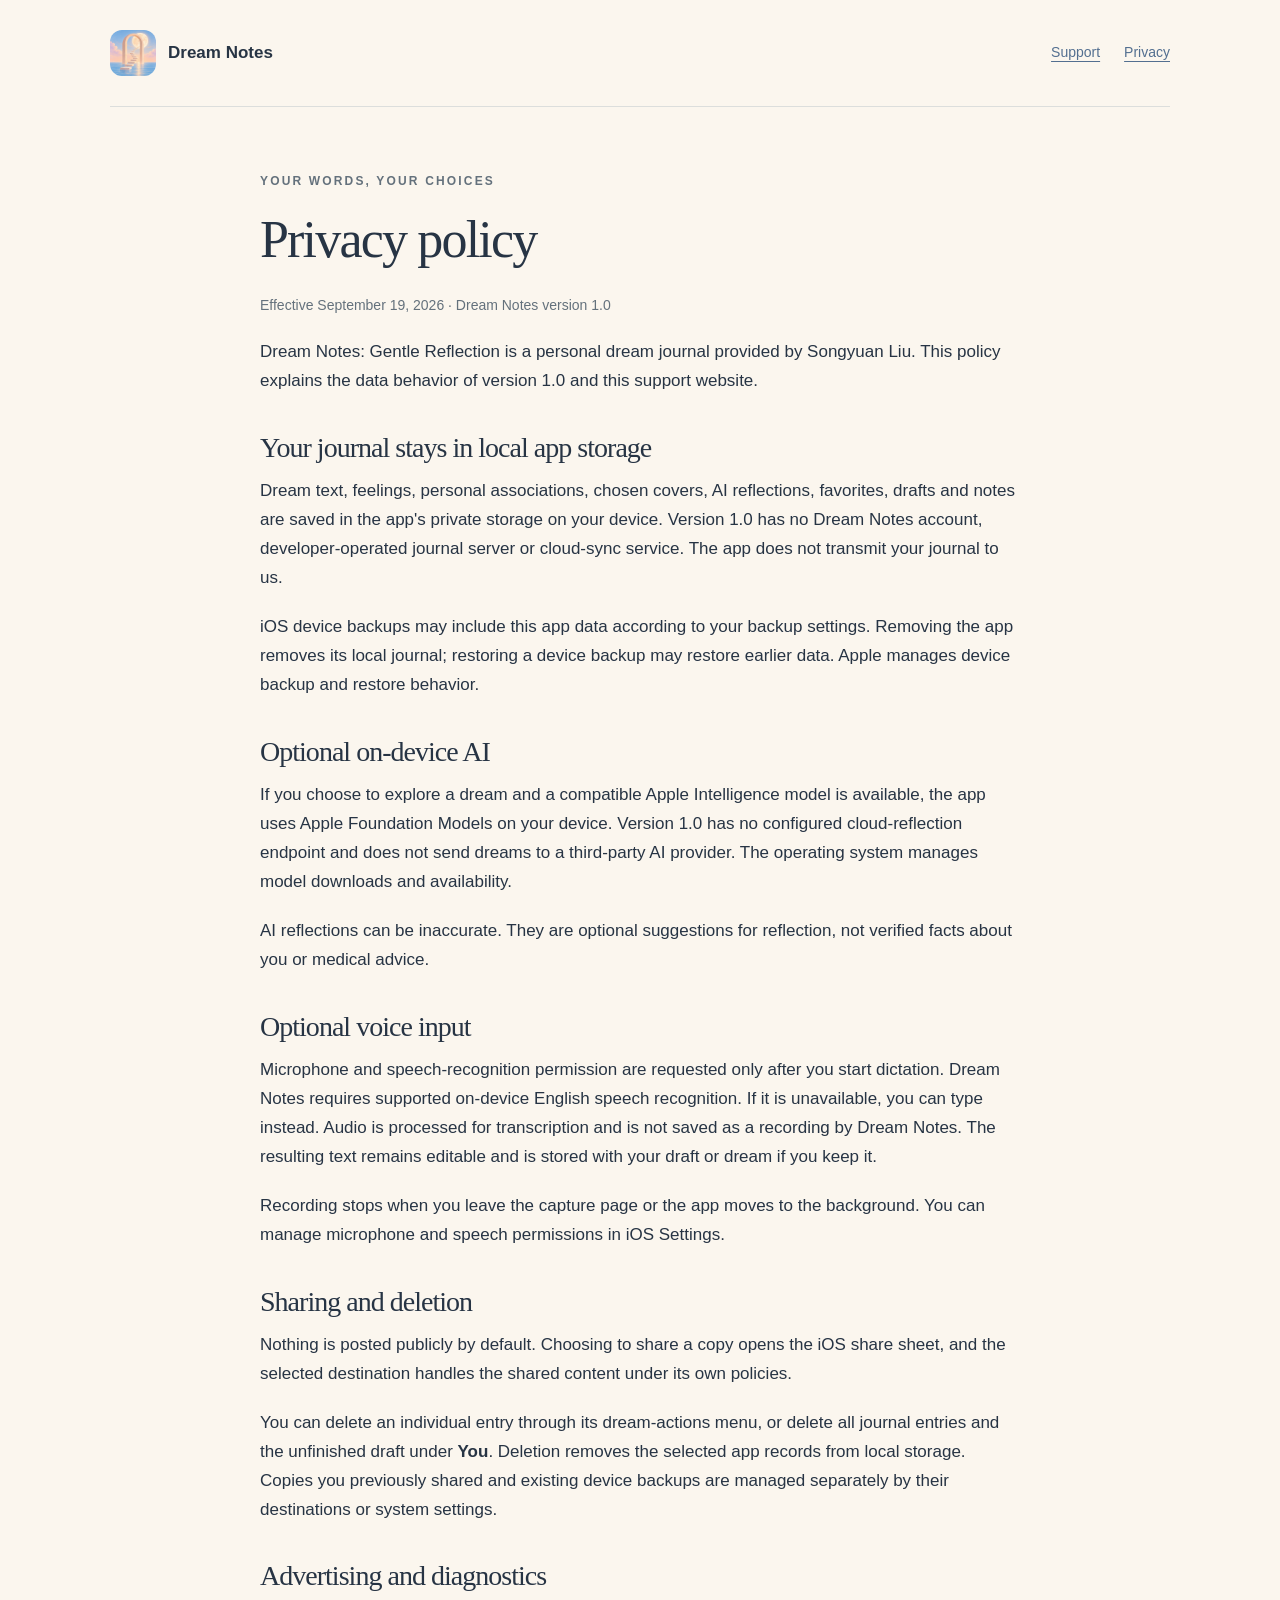
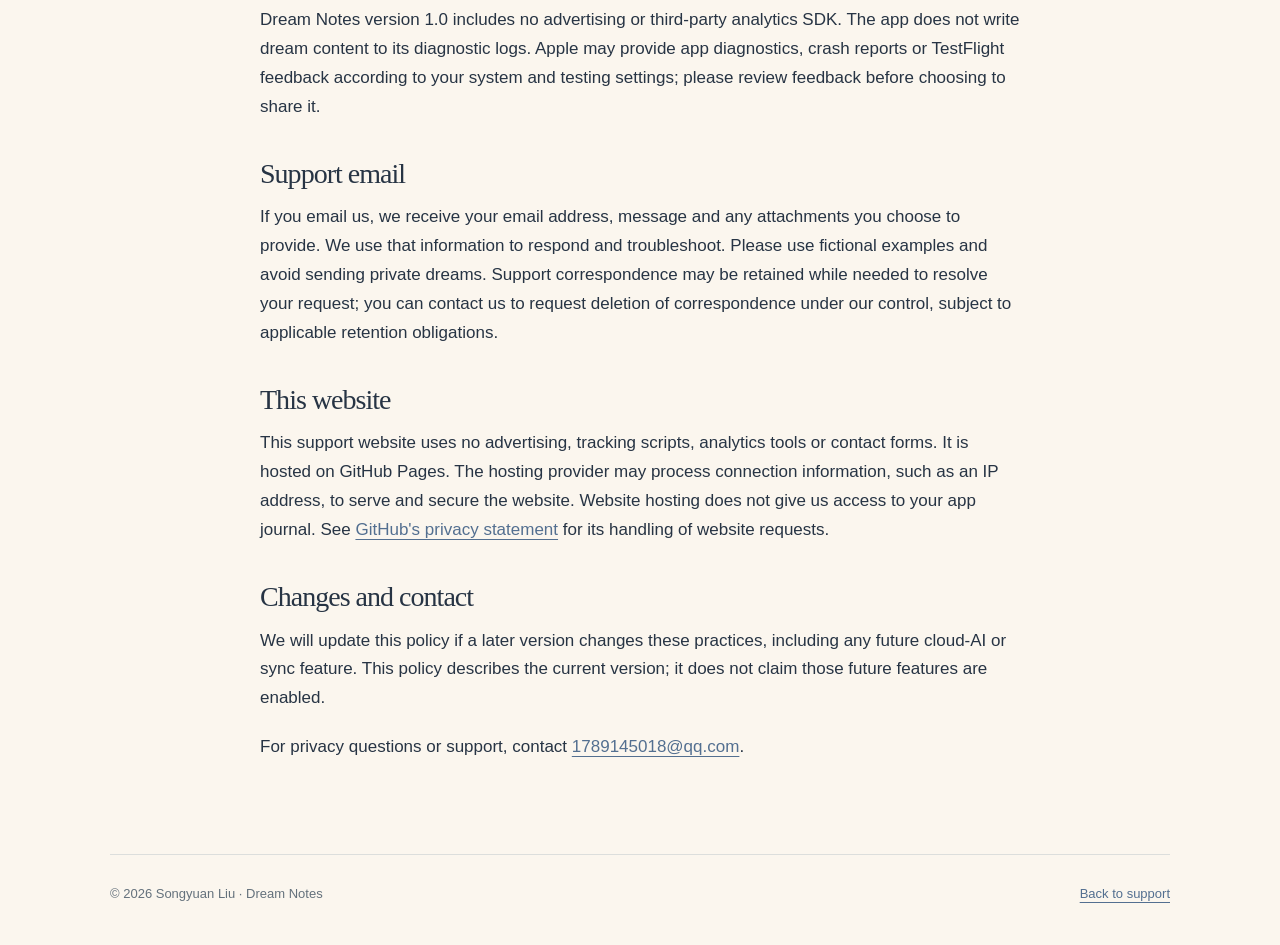
==== privacy.html @ 6f86c286 "Publish Dream Notes support and privacy pages" ====
<!doctype html>
<html lang="en">
<head><meta charset="utf-8"><meta name="viewport" content="width=device-width,initial-scale=1"><title>Dream Notes — Privacy Policy</title><meta name="description" content="How Dream Notes version 1.0 handles your journal, optional on-device AI, dictation and support requests."><link rel="icon" href="icon.png"><link rel="stylesheet" href="styles.css"></head>
<body><header><a class="brand" href="./"><img src="icon.png" width="46" height="46" alt="">Dream Notes</a><nav aria-label="Main"><a href="./#support">Support</a><a href="privacy.html" aria-current="page">Privacy</a></nav></header>
<main class="reading"><p class="eyebrow">Your words, your choices</p><h1>Privacy policy</h1><p class="note">Effective September 19, 2026 · Dream Notes version 1.0</p>
<p>Dream Notes: Gentle Reflection is a personal dream journal provided by Songyuan Liu. This policy explains the data behavior of version 1.0 and this support website.</p>
<h2>Your journal stays in local app storage</h2><p>Dream text, feelings, personal associations, chosen covers, AI reflections, favorites, drafts and notes are saved in the app's private storage on your device. Version 1.0 has no Dream Notes account, developer-operated journal server or cloud-sync service. The app does not transmit your journal to us.</p><p>iOS device backups may include this app data according to your backup settings. Removing the app removes its local journal; restoring a device backup may restore earlier data. Apple manages device backup and restore behavior.</p>
<h2>Optional on-device AI</h2><p>If you choose to explore a dream and a compatible Apple Intelligence model is available, the app uses Apple Foundation Models on your device. Version 1.0 has no configured cloud-reflection endpoint and does not send dreams to a third-party AI provider. The operating system manages model downloads and availability.</p><p>AI reflections can be inaccurate. They are optional suggestions for reflection, not verified facts about you or medical advice.</p>
<h2>Optional voice input</h2><p>Microphone and speech-recognition permission are requested only after you start dictation. Dream Notes requires supported on-device English speech recognition. If it is unavailable, you can type instead. Audio is processed for transcription and is not saved as a recording by Dream Notes. The resulting text remains editable and is stored with your draft or dream if you keep it.</p><p>Recording stops when you leave the capture page or the app moves to the background. You can manage microphone and speech permissions in iOS Settings.</p>
<h2>Sharing and deletion</h2><p>Nothing is posted publicly by default. Choosing to share a copy opens the iOS share sheet, and the selected destination handles the shared content under its own policies.</p><p>You can delete an individual entry through its dream-actions menu, or delete all journal entries and the unfinished draft under <strong>You</strong>. Deletion removes the selected app records from local storage. Copies you previously shared and existing device backups are managed separately by their destinations or system settings.</p>
<h2>Advertising and diagnostics</h2><p>Dream Notes version 1.0 includes no advertising or third-party analytics SDK. The app does not write dream content to its diagnostic logs. Apple may provide app diagnostics, crash reports or TestFlight feedback according to your system and testing settings; please review feedback before choosing to share it.</p>
<h2>Support email</h2><p>If you email us, we receive your email address, message and any attachments you choose to provide. We use that information to respond and troubleshoot. Please use fictional examples and avoid sending private dreams. Support correspondence may be retained while needed to resolve your request; you can contact us to request deletion of correspondence under our control, subject to applicable retention obligations.</p>
<h2>This website</h2><p>This support website uses no advertising, tracking scripts, analytics tools or contact forms. It is hosted on GitHub Pages. The hosting provider may process connection information, such as an IP address, to serve and secure the website. Website hosting does not give us access to your app journal. See <a href="https://docs.github.com/en/site-policy/privacy-policies/github-general-privacy-statement">GitHub's privacy statement</a> for its handling of website requests.</p>
<h2>Changes and contact</h2><p>We will update this policy if a later version changes these practices, including any future cloud-AI or sync feature. This policy describes the current version; it does not claim those future features are enabled.</p><p>For privacy questions or support, contact <a href="mailto:1789145018@qq.com?subject=Dream%20Notes%20privacy">1789145018@qq.com</a>.</p>
</main><footer><span>© 2026 Songyuan Liu · Dream Notes</span><a href="./">Back to support</a></footer></body></html>
---- styles.css ----
:root{color-scheme:light;--paper:#fbf6ee;--ink:#273444;--muted:#64717c;--blue:#536f90;--line:#dcdedc;--card:#fffdf8}*{box-sizing:border-box}body{margin:0;background:var(--paper);color:var(--ink);font:17px/1.7 -apple-system,BlinkMacSystemFont,"Segoe UI",sans-serif}a{color:var(--blue);text-underline-offset:4px}a:hover{text-decoration-thickness:2px}a:focus-visible,summary:focus-visible{outline:3px solid #d79770;outline-offset:5px;border-radius:3px}header,main,footer{width:min(1060px,calc(100% - 48px));margin:auto}header{display:flex;align-items:center;justify-content:space-between;gap:24px;padding:30px 0;border-bottom:1px solid var(--line)}.brand{display:flex;align-items:center;gap:12px;color:var(--ink);font-weight:650;text-decoration:none}.brand img{width:46px;height:46px;border-radius:12px}nav{display:flex;gap:24px;font-size:14px}main{padding:64px 0 72px}.hero{display:grid;grid-template-columns:1.1fr .9fr;gap:64px;align-items:center}.eyebrow{font-size:12px;font-weight:650;letter-spacing:.18em;text-transform:uppercase;color:var(--muted)}h1,h2{font-family:Georgia,"Times New Roman",serif;font-weight:400;letter-spacing:-.035em;line-height:1.13}h1{font-size:clamp(42px,5.5vw,68px);margin:20px 0 24px}h2{font-size:34px;margin:0 0 18px}h3{font-size:18px;line-height:1.4;margin:0 0 10px}p{margin:0 0 20px}.lead{font-size:20px;color:var(--muted);max-width:580px}.art{width:100%;height:auto;aspect-ratio:1;object-fit:cover;border-radius:28px;box-shadow:0 20px 65px #536f9014}.pill{display:inline-block;background:var(--blue);color:white;border-radius:100px;padding:12px 24px;text-decoration:none;font-weight:600;font-size:15px;margin-top:10px}.section{margin-top:80px;padding-top:36px;border-top:1px solid var(--line)}.grid{display:grid;grid-template-columns:repeat(3,1fr);gap:24px}.card{padding:28px;border:1px solid var(--line);border-radius:20px;background:var(--card)}.card p{margin:0;color:var(--muted);font-size:15px}details{padding:20px 0;border-bottom:1px solid var(--line)}summary{cursor:pointer;font-weight:600;line-height:1.5}details p{margin:16px 0 4px;max-width:790px;color:var(--muted)}.note{font-size:14px;color:var(--muted)}.reading{max-width:760px}.reading h1{font-size:52px}.reading h2{font-size:28px;margin:36px 0 14px}.reading ul{padding-left:24px}.reading li{margin-bottom:8px}footer{padding:28px 0 40px;border-top:1px solid var(--line);display:flex;justify-content:space-between;gap:20px;font-size:13px;color:var(--muted)}@media(max-width:700px){header,main,footer{width:calc(100% - 36px)}header{padding:22px 0;gap:15px}nav{gap:16px}.hero{grid-template-columns:1fr;gap:32px}.art{max-height:430px}.grid{grid-template-columns:1fr}.section{margin-top:48px}.reading h1{font-size:42px}main{padding:42px 0 50px}footer{flex-direction:column;gap:8px}}
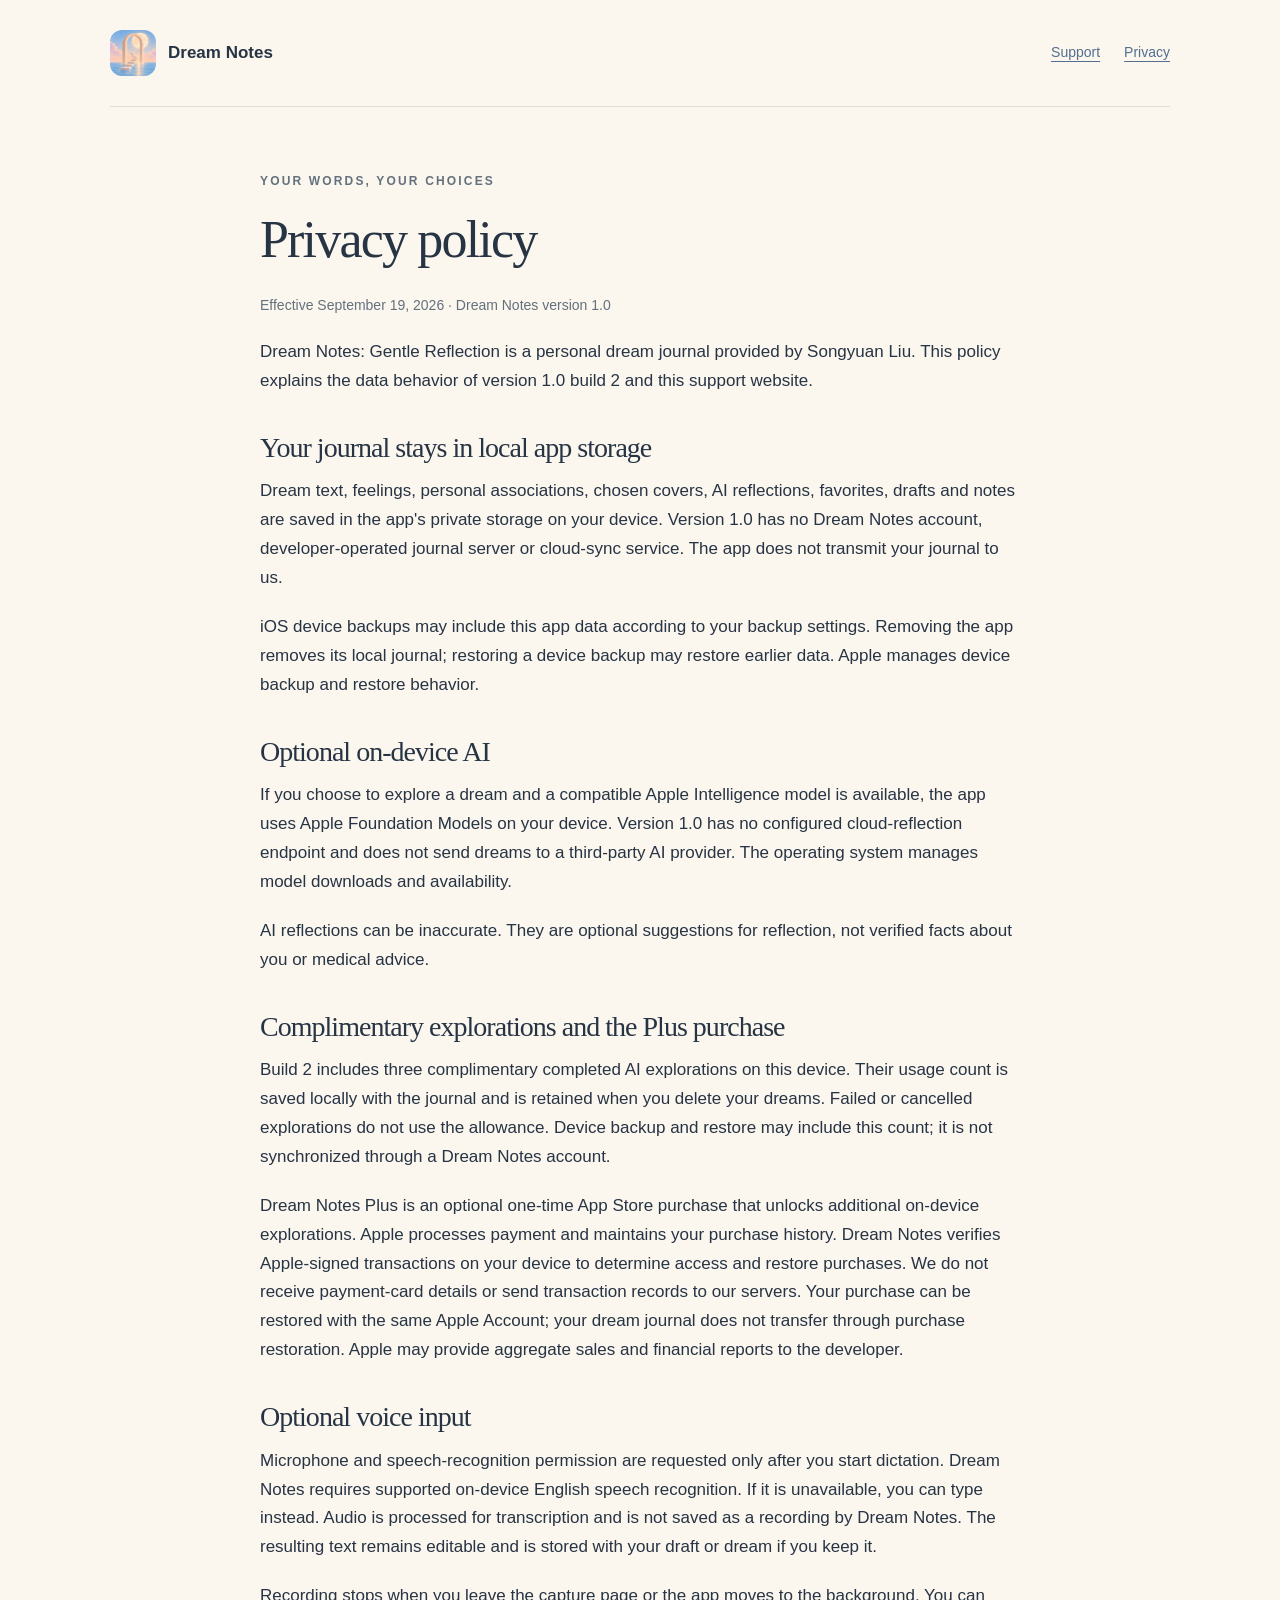
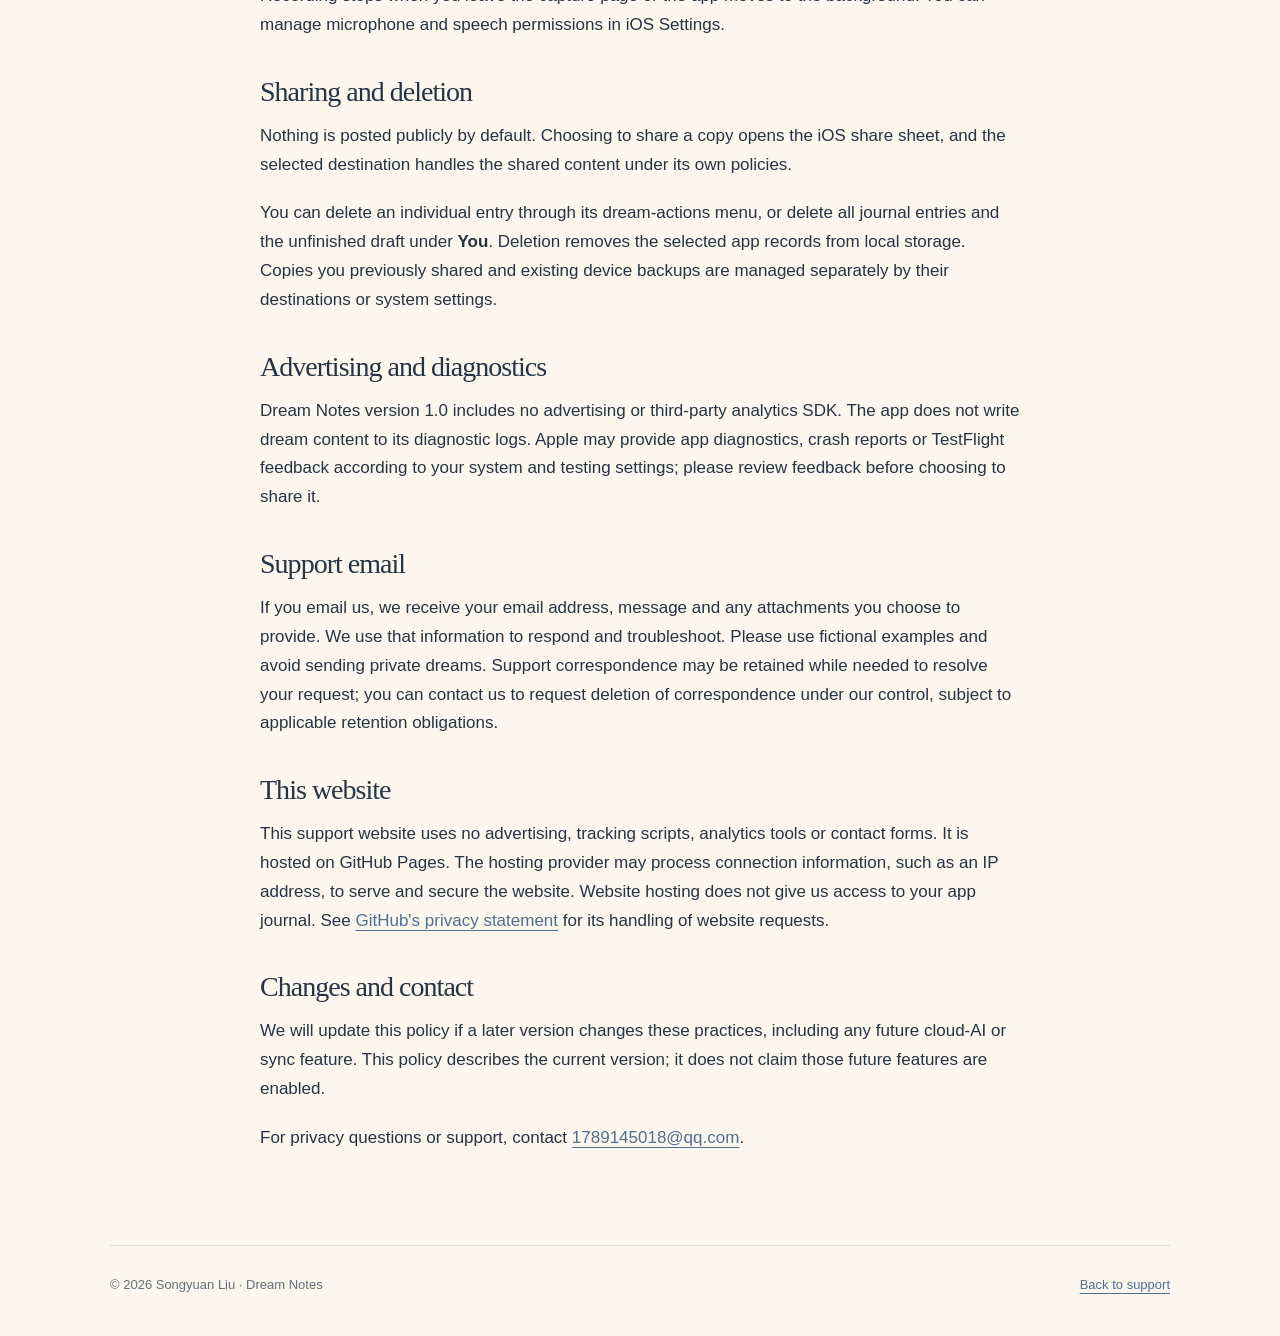
==== commit d6271a90: "Explain complimentary explorations and one-time Plus purchase" ====
--- a/privacy.html
+++ b/privacy.html
@@ -3,9 +3,10 @@
 <head><meta charset="utf-8"><meta name="viewport" content="width=device-width,initial-scale=1"><title>Dream Notes — Privacy Policy</title><meta name="description" content="How Dream Notes version 1.0 handles your journal, optional on-device AI, dictation and support requests."><link rel="icon" href="icon.png"><link rel="stylesheet" href="styles.css"></head>
 <body><header><a class="brand" href="./"><img src="icon.png" width="46" height="46" alt="">Dream Notes</a><nav aria-label="Main"><a href="./#support">Support</a><a href="privacy.html" aria-current="page">Privacy</a></nav></header>
 <main class="reading"><p class="eyebrow">Your words, your choices</p><h1>Privacy policy</h1><p class="note">Effective September 19, 2026 · Dream Notes version 1.0</p>
-<p>Dream Notes: Gentle Reflection is a personal dream journal provided by Songyuan Liu. This policy explains the data behavior of version 1.0 and this support website.</p>
+<p>Dream Notes: Gentle Reflection is a personal dream journal provided by Songyuan Liu. This policy explains the data behavior of version 1.0 build 2 and this support website.</p>
 <h2>Your journal stays in local app storage</h2><p>Dream text, feelings, personal associations, chosen covers, AI reflections, favorites, drafts and notes are saved in the app's private storage on your device. Version 1.0 has no Dream Notes account, developer-operated journal server or cloud-sync service. The app does not transmit your journal to us.</p><p>iOS device backups may include this app data according to your backup settings. Removing the app removes its local journal; restoring a device backup may restore earlier data. Apple manages device backup and restore behavior.</p>
 <h2>Optional on-device AI</h2><p>If you choose to explore a dream and a compatible Apple Intelligence model is available, the app uses Apple Foundation Models on your device. Version 1.0 has no configured cloud-reflection endpoint and does not send dreams to a third-party AI provider. The operating system manages model downloads and availability.</p><p>AI reflections can be inaccurate. They are optional suggestions for reflection, not verified facts about you or medical advice.</p>
+<h2>Complimentary explorations and the Plus purchase</h2><p>Build 2 includes three complimentary completed AI explorations on this device. Their usage count is saved locally with the journal and is retained when you delete your dreams. Failed or cancelled explorations do not use the allowance. Device backup and restore may include this count; it is not synchronized through a Dream Notes account.</p><p>Dream Notes Plus is an optional one-time App Store purchase that unlocks additional on-device explorations. Apple processes payment and maintains your purchase history. Dream Notes verifies Apple-signed transactions on your device to determine access and restore purchases. We do not receive payment-card details or send transaction records to our servers. Your purchase can be restored with the same Apple Account; your dream journal does not transfer through purchase restoration. Apple may provide aggregate sales and financial reports to the developer.</p>
 <h2>Optional voice input</h2><p>Microphone and speech-recognition permission are requested only after you start dictation. Dream Notes requires supported on-device English speech recognition. If it is unavailable, you can type instead. Audio is processed for transcription and is not saved as a recording by Dream Notes. The resulting text remains editable and is stored with your draft or dream if you keep it.</p><p>Recording stops when you leave the capture page or the app moves to the background. You can manage microphone and speech permissions in iOS Settings.</p>
 <h2>Sharing and deletion</h2><p>Nothing is posted publicly by default. Choosing to share a copy opens the iOS share sheet, and the selected destination handles the shared content under its own policies.</p><p>You can delete an individual entry through its dream-actions menu, or delete all journal entries and the unfinished draft under <strong>You</strong>. Deletion removes the selected app records from local storage. Copies you previously shared and existing device backups are managed separately by their destinations or system settings.</p>
 <h2>Advertising and diagnostics</h2><p>Dream Notes version 1.0 includes no advertising or third-party analytics SDK. The app does not write dream content to its diagnostic logs. Apple may provide app diagnostics, crash reports or TestFlight feedback according to your system and testing settings; please review feedback before choosing to share it.</p>
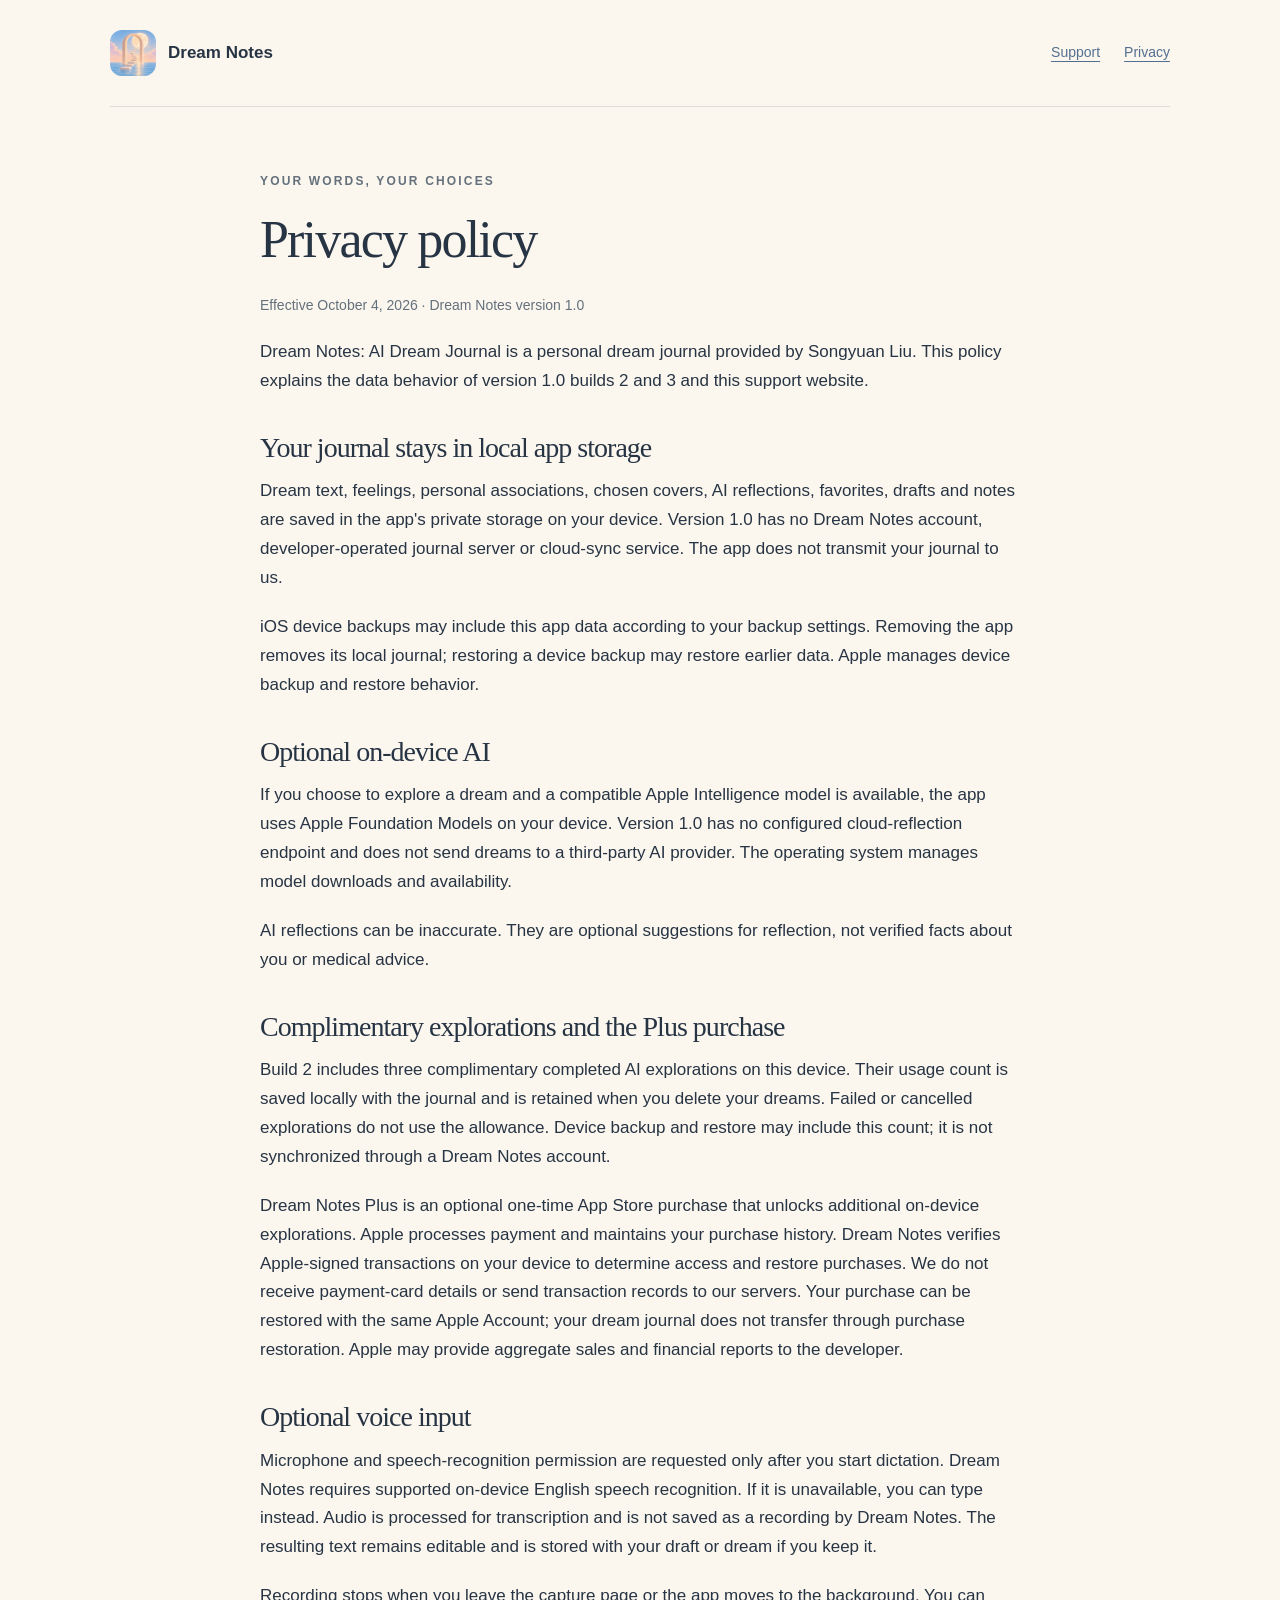
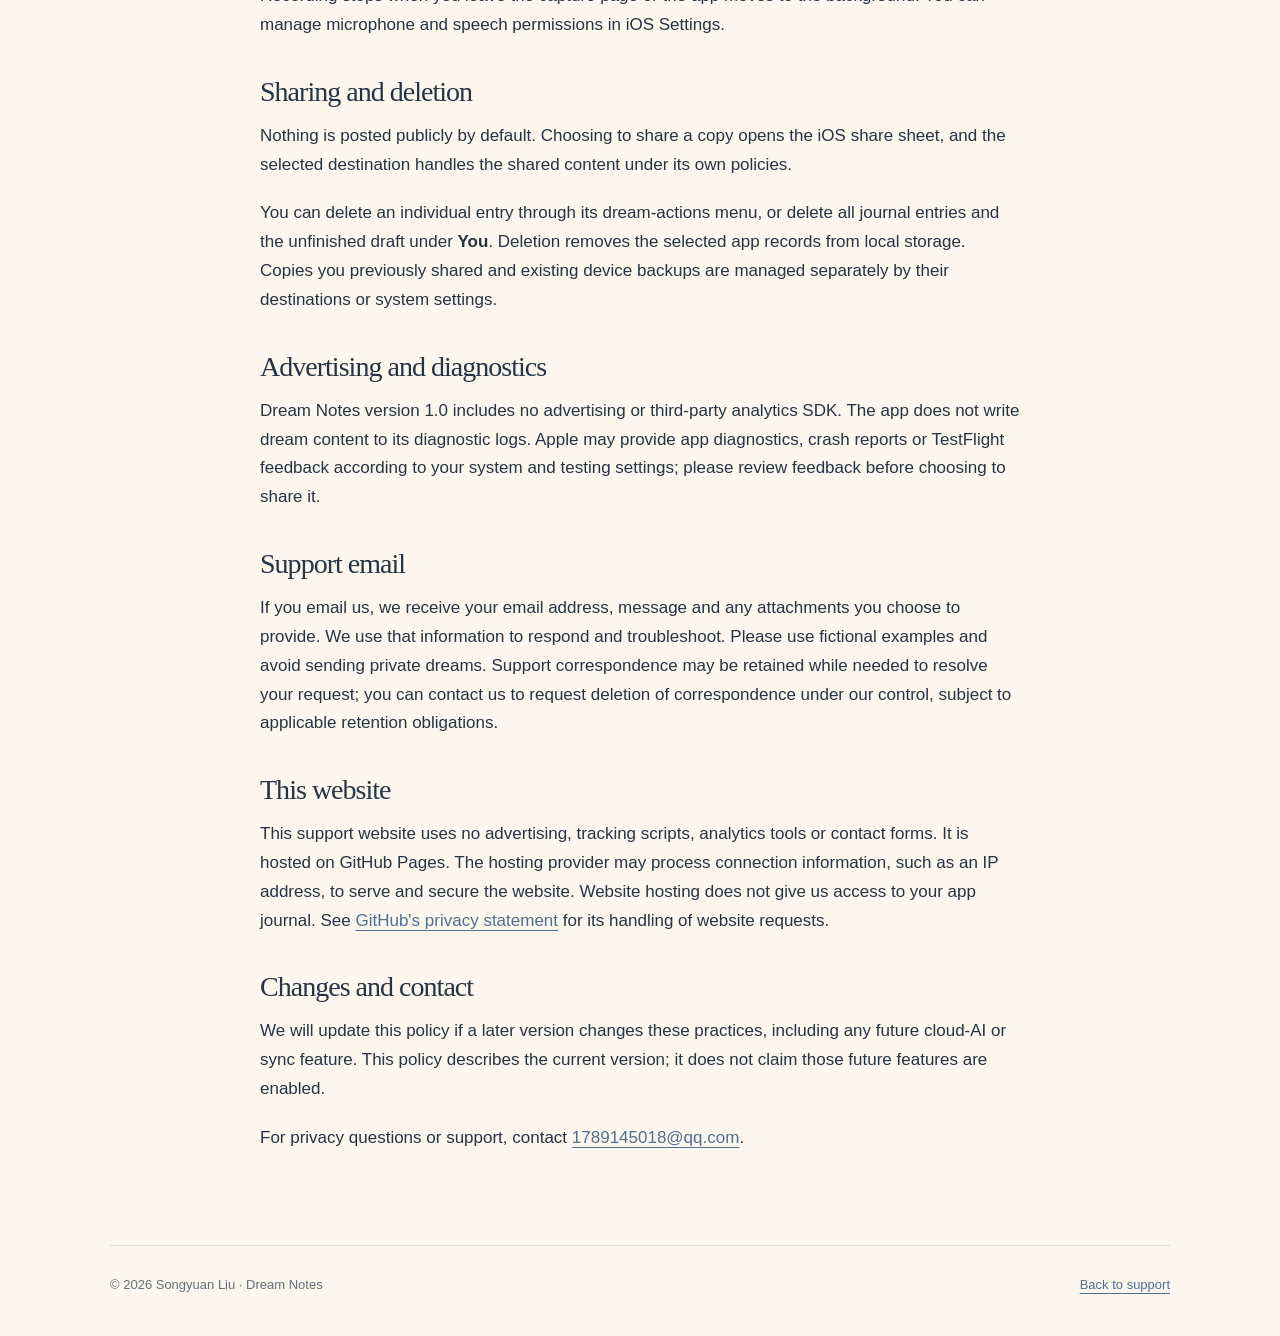
==== commit c51ae50d: "Align privacy policy with current store name and build 3" ====
--- a/privacy.html
+++ b/privacy.html
@@ -2,8 +2,8 @@
 <html lang="en">
 <head><meta charset="utf-8"><meta name="viewport" content="width=device-width,initial-scale=1"><title>Dream Notes — Privacy Policy</title><meta name="description" content="How Dream Notes version 1.0 handles your journal, optional on-device AI, dictation and support requests."><link rel="icon" href="icon.png"><link rel="stylesheet" href="styles.css"></head>
 <body><header><a class="brand" href="./"><img src="icon.png" width="46" height="46" alt="">Dream Notes</a><nav aria-label="Main"><a href="./#support">Support</a><a href="privacy.html" aria-current="page">Privacy</a></nav></header>
-<main class="reading"><p class="eyebrow">Your words, your choices</p><h1>Privacy policy</h1><p class="note">Effective September 19, 2026 · Dream Notes version 1.0</p>
-<p>Dream Notes: Gentle Reflection is a personal dream journal provided by Songyuan Liu. This policy explains the data behavior of version 1.0 build 2 and this support website.</p>
+<main class="reading"><p class="eyebrow">Your words, your choices</p><h1>Privacy policy</h1><p class="note">Effective October 4, 2026 · Dream Notes version 1.0</p>
+<p>Dream Notes: AI Dream Journal is a personal dream journal provided by Songyuan Liu. This policy explains the data behavior of version 1.0 builds 2 and 3 and this support website.</p>
 <h2>Your journal stays in local app storage</h2><p>Dream text, feelings, personal associations, chosen covers, AI reflections, favorites, drafts and notes are saved in the app's private storage on your device. Version 1.0 has no Dream Notes account, developer-operated journal server or cloud-sync service. The app does not transmit your journal to us.</p><p>iOS device backups may include this app data according to your backup settings. Removing the app removes its local journal; restoring a device backup may restore earlier data. Apple manages device backup and restore behavior.</p>
 <h2>Optional on-device AI</h2><p>If you choose to explore a dream and a compatible Apple Intelligence model is available, the app uses Apple Foundation Models on your device. Version 1.0 has no configured cloud-reflection endpoint and does not send dreams to a third-party AI provider. The operating system manages model downloads and availability.</p><p>AI reflections can be inaccurate. They are optional suggestions for reflection, not verified facts about you or medical advice.</p>
 <h2>Complimentary explorations and the Plus purchase</h2><p>Build 2 includes three complimentary completed AI explorations on this device. Their usage count is saved locally with the journal and is retained when you delete your dreams. Failed or cancelled explorations do not use the allowance. Device backup and restore may include this count; it is not synchronized through a Dream Notes account.</p><p>Dream Notes Plus is an optional one-time App Store purchase that unlocks additional on-device explorations. Apple processes payment and maintains your purchase history. Dream Notes verifies Apple-signed transactions on your device to determine access and restore purchases. We do not receive payment-card details or send transaction records to our servers. Your purchase can be restored with the same Apple Account; your dream journal does not transfer through purchase restoration. Apple may provide aggregate sales and financial reports to the developer.</p>
